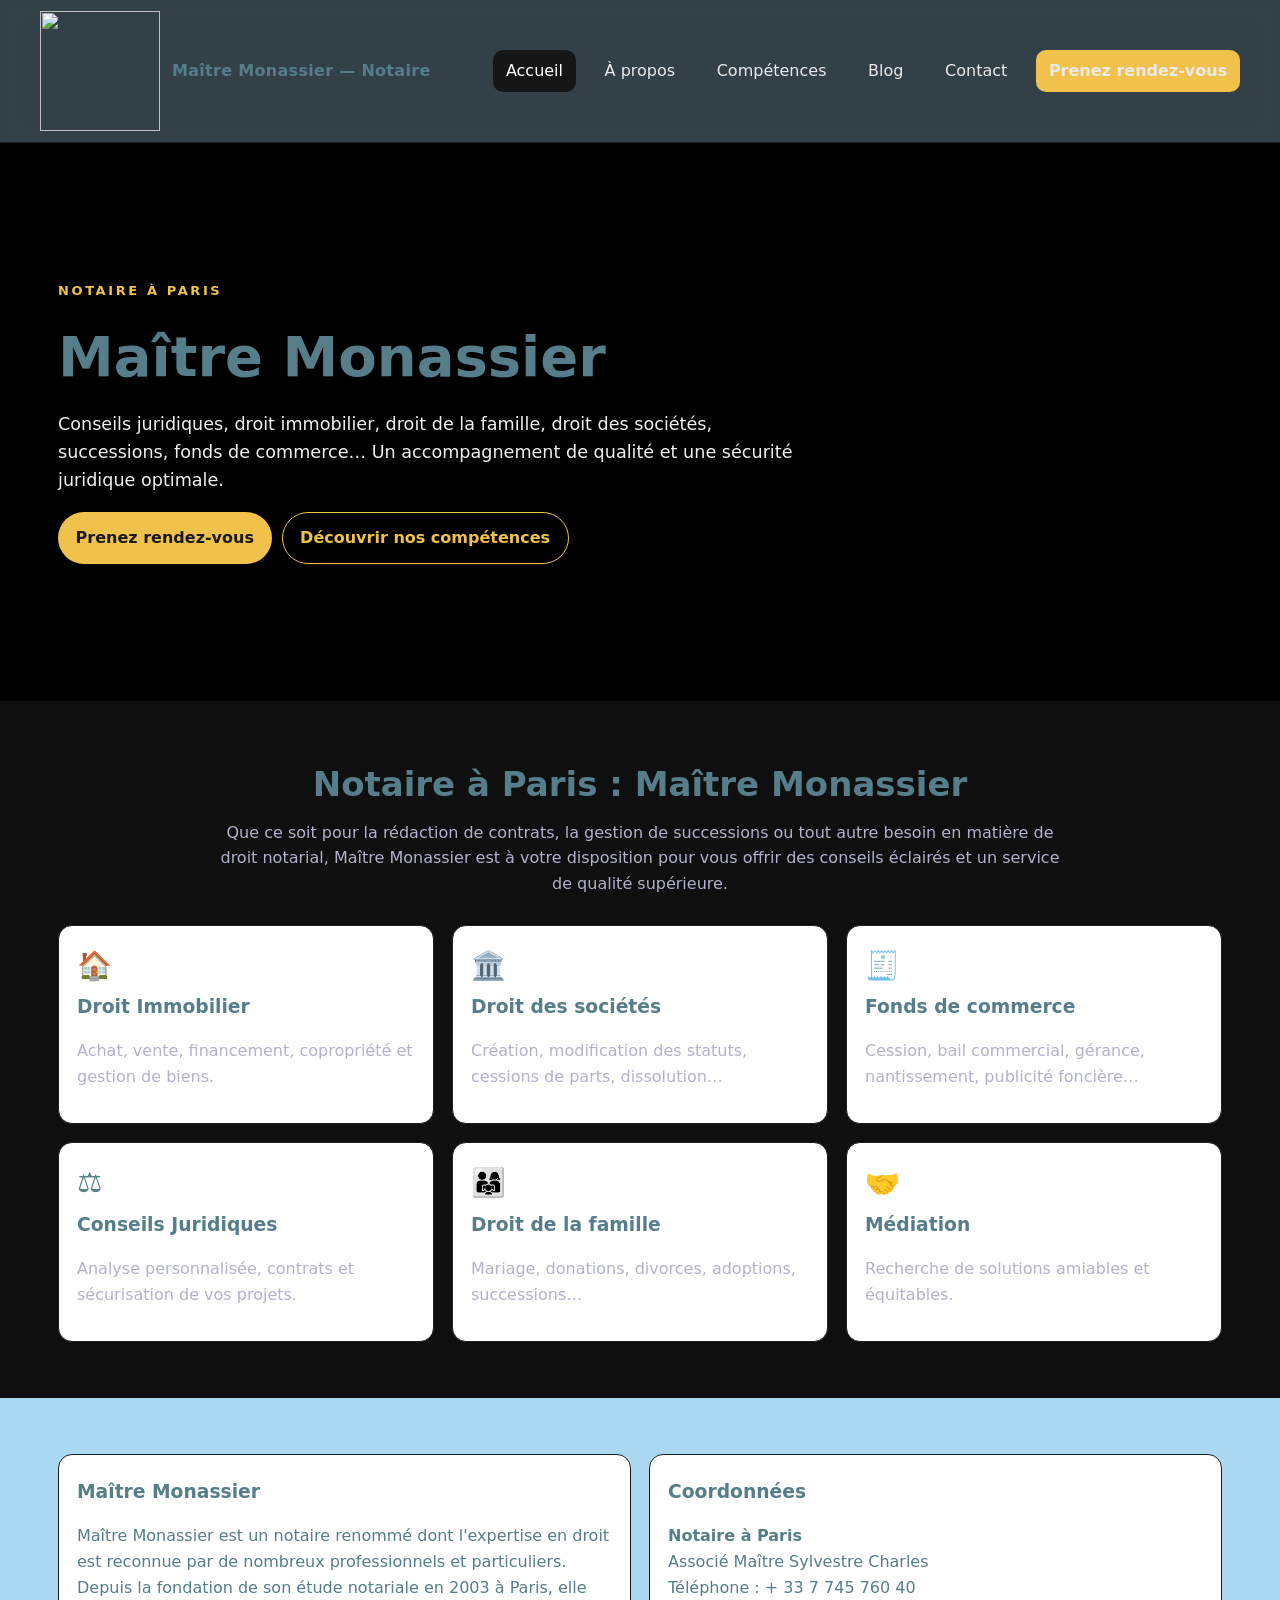
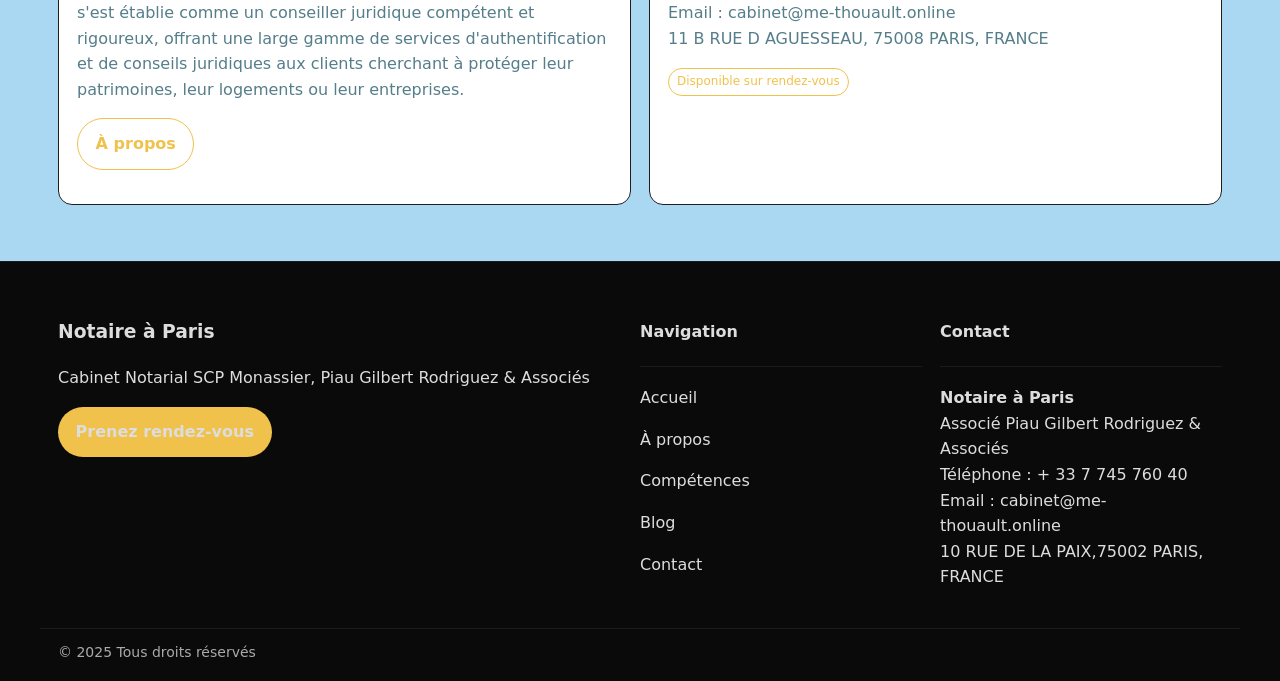
==== index.html @ a701d143 "Add files via upload" ====
<!DOCTYPE html>
<html lang="fr">
<head>
  <meta charset="utf-8"/>
  <meta name="viewport" content="width=device-width, initial-scale=1"/>
  <title>Notaire à Paris — Maître Monassier</title>
  <link rel="stylesheet" href="styles.css"/>
  <link rel="shortcut icon" href="https://encrypted-tbn0.gstatic.com/images?q=tbn:ANd9GcRtzm9_sJG1LfSTzvziaqiGv9pVJh_24LDR3A&s

" />
</head>
<body>
  
<header class="topbar">
  <div class="container nav">
    <div class="brand">
      <div class="brand"><img src=https://images.seeklogo.com/logo-png/27/2/notaire-de-fance-logo-png_seeklogo-273710.png height=120 width=120></div>
      <div class="brand__title">Maître Monassier — Notaire</div>
    </div>
    <nav class="menu">
      <a href="index.html">Accueil</a>
      <a href="about.html">À propos</a>
      <a href="competences.html">Compétences</a>
      <a href="blog.html">Blog</a>
      <a href="contact.html">Contact</a>
      <a class="btn" href="contact.html#rdv">Prenez rendez-vous</a>
    </nav>
  </div>
</header>

  <section class="hero">
    <div class="container hero__content">
      <div class="kicker">Notaire à Paris</div>
      <h1>Maître Monassier</h1>
      <p class="lead">Conseils juridiques, droit immobilier, droit de la famille, droit des sociétés, successions, fonds de commerce… Un accompagnement de qualité et une sécurité juridique optimale.</p>
      <div style="display:flex;gap:10px;flex-wrap:wrap">
        <a class="btn" href="contact.html#rdv">Prenez rendez-vous</a>
        <a class="btn outline" href="competences.html">Découvrir nos compétences</a>
      </div>
    </div>
  </section>

  <section class="section light">
    <div class="container">
      <h2>Notaire à Paris : Maître Monassier</h2>
      <p class="sub">Que ce soit pour la rédaction de contrats, la gestion de successions ou tout autre besoin en matière de droit notarial, Maître Monassier est à votre disposition pour vous offrir des conseils éclairés et un service de qualité supérieure.</p>
      <div class="grid cols-3">
        <div class="card">
          <div class="icon">🏠</div>
          <h3>Droit Immobilier</h3>
          <p class="muted">Achat, vente, financement, copropriété et gestion de biens.</p>
        </div>
        <div class="card">
          <div class="icon">🏛️</div>
          <h3>Droit des sociétés</h3>
          <p class="muted">Création, modification des statuts, cessions de parts, dissolution…</p>
        </div>
        <div class="card">
          <div class="icon">🧾</div>
          <h3>Fonds de commerce</h3>
          <p class="muted">Cession, bail commercial, gérance, nantissement, publicité foncière…</p>
        </div>
        <div class="card">
          <div class="icon">⚖️</div>
          <h3>Conseils Juridiques</h3>
          <p class="muted">Analyse personnalisée, contrats et sécurisation de vos projets.</p>
        </div>
        <div class="card">
          <div class="icon">👨‍👩‍👧</div>
          <h3>Droit de la famille</h3>
          <p class="muted">Mariage, donations, divorces, adoptions, successions…</p>
        </div>
        <div class="card">
          <div class="icon">🤝</div>
          <h3>Médiation</h3>
          <p class="muted">Recherche de solutions amiables et équitables.</p>
        </div>
      </div>
    </div>
  </section>

  <section class="section">
    <div class="container grid cols-2">
      <div class="card">
        <h3>Maître Monassier</h3>
        <p>Maître Monassier est un notaire renommé dont l'expertise en droit est reconnue par de nombreux professionnels et particuliers. Depuis la fondation de son étude notariale en 2003 à Paris, elle s'est établie comme un conseiller juridique compétent et rigoureux, offrant une large gamme de services d'authentification et de conseils juridiques aux clients cherchant à protéger leur patrimoines, leur logements ou leur entreprises.</p>
        <p><a class="btn outline" href="about.html">À propos</a></p>
      </div>
      <div class="card">
        <h3>Coordonnées</h3>
        <p><strong>Notaire à Paris</strong><br/>
        Associé Maître Sylvestre Charles<br/>
        Téléphone : + 33 7 745 760 40<br/>
        Email : cabinet@me-thouault.online<br/>
        11 B RUE D AGUESSEAU, 75008 PARIS, FRANCE</p>
        <p><span class="badge">Disponible sur rendez-vous</span></p>
      </div>
    </div>
  </section>

  
<footer class="footer">
  <div class="container cols">
    <div>
      <h3>Notaire à Paris</h3>
      <p>Cabinet Notarial SCP Monassier, Piau Gilbert Rodriguez & Associés</p>
      <div class="cta"><a class="btn" href="contact.html#rdv">Prenez rendez-vous</a></div>
    </div>
    <div>
      <h4>Navigation</h4>
      <div class="sep"></div>
      <p><a href="index.html">Accueil</a></p>
      <p><a href="about.html">À propos</a></p>
      <p><a href="competences.html">Compétences</a></p>
      <p><a href="blog.html">Blog</a></p>
      <p><a href="contact.html">Contact</a></p>
    </div>  
    <div>  
      <h4>Contact</h4>
      <div class="sep"></div>
     <p><strong>Notaire à Paris</strong><br/>
        Associé Piau Gilbert Rodriguez & Associés<br/>
        Téléphone : + 33 7 745 760 40<br/>
        Email : cabinet@me-thouault.online<br/>
        10 RUE DE LA PAIX,75002 PARIS, FRANCE</p>
    </div>
  </div>
  <div class="container copy">© 2025 Tous droits réservés</div>
</footer>
<script src="main.js"></script>

</body>
</html>
---- styles.css ----
/* ========== Theme ========== */
:root{
  --bg:#AAD8F2;
  --text:#557D8A;
  --muted:#B1B2CC;
  --gold:#f0c24b;
  --gold-2:#e3b33a;
  --card:#ffffff;
  --accent:#f0c24b;
  --max:1200px;
  --radius:14px;
  --shadow:3 12px 30px rgba(0,0,0,.35);
}
*{box-sizing:border-box}
html,body{margin:0;padding:0}
body{font-family:system-ui,-apple-system,Segoe UI,Roboto,Ubuntu,"Helvetica Neue",Arial,sans-serif;background:var(--bg);color:var(--text);line-height:1.6}
img{max-width:100%;display:block}
a{color:var(--text);text-decoration:none}
.container{max-width:var(--max);margin:0 auto;padding:0 18px}
.btn{display:inline-flex;align-items:center;gap:.6rem;background:var(--gold);color:#1a1a1a;padding:.75rem 1.1rem;border-radius:999px;font-weight:700;box-shadow:var(--shadow)}
.btn.outline{background:transparent;border:1px solid var(--gold);color:var(--gold)}
.btn:hover{filter:brightness(1.1)}
/* ========== Header ========== */
.topbar{position:sticky;top:0;z-index:60;background:rgba(0,0,0,.7);backdrop-filter:blur(8px);border-bottom:1px solid #1f1f1f}
.nav{display:flex;align-items:center;justify-content:space-between;gap:12px;padding:.7rem 0}
.brand{display:flex;align-items:center;gap:.75rem}
.brand__logo{width:44px;height:44px;border-radius:50%;display:grid;place-items:center;background:radial-gradient(95% 95% at 30% 30%, #ffe7a3 0%, var(--gold-2) 55%, #c99a19 100%);color:#111;font-weight:900;box-shadow:var(--shadow)}
.brand__title{font-weight:800;letter-spacing:.3px}
.menu{display:flex;gap:1rem;flex-wrap:wrap}
.menu a{padding:.5rem .8rem;border-radius:10px;color:#eaeaea}
.menu a.active,.menu a:hover{background:#161616;color:#fff}
/* ========== Hero ========== */
.hero{position:relative;isolation:isolate;min-height:62vh;display:grid;place-items:center;background:#000;overflow:hidden}
.hero::before{content:\"\";position:absolute;inset:0;background:url('./assets/hero-marrakech.png') center/cover no-repeat;opacity:.6;filter:saturate(.9) contrast(1.05)}
.hero__content{position:relative;z-index:1;text-align:left;width:100%}
.hero h1{font-size:clamp(32px,5vw,56px);margin:0 0 8px}
.hero p{max-width:760px;margin:0 0 18px;color:#efefef}
.hero .kicker{color:var(--gold);font-weight:800;text-transform:uppercase;letter-spacing:.2em;font-size:13px;margin-bottom:10px}
/* ========== Sections ========== */
.section{padding:56px 0;background:var(--bg)}
.section.light{background:#0f0f0f}
.section h2{font-size:clamp(26px,3.6vw,34px);margin:0 0 8px;text-align:center}
.section .sub{color:var(--muted);text-align:center;margin:0 auto 28px;max-width:850px}
.grid{display:grid;gap:18px}
.grid.cols-3{grid-template-columns:repeat(3,1fr)}
.grid.cols-2{grid-template-columns:repeat(2,1fr)}
@media (max-width: 960px){.grid.cols-3{grid-template-columns:1fr}.grid.cols-2{grid-template-columns:1fr}}
.card{background:var(--card);border-radius:var(--radius);padding:18px;box-shadow:var(--shadow);border:1px solid #1e1e1e}
.card h3{margin:4px 0 6px}
.icon{font-size:28px}
/* ========== Footer ========== */
.footer{background:#0a0a0a;border-top:1px solid #1b1b1b;padding:36px 0 18px;color:#ddd}
.footer .cols{display:grid;gap:18px;grid-template-columns:2fr 1fr 1fr}
.footer a{color:#ddd}
.footer .cta{margin-top:12px}
.copy{border-top:1px solid #1b1b1b;margin-top:22px;padding-top:12px;color:#aaa;font-size:14px}
@media (max-width: 900px){.footer .cols{grid-template-columns:1fr}}
/* ========== Utilities ========== */
.muted{color:var(--muted)}
.center{text-align:center}
.sep{height:1px;background:#1b1b1b;margin:18px 0}
.lead{font-size:1.1rem;color:#eaeaea}
/* Table for competencies details */
.table{width:100%;border-collapse:collapse}
.table th,.table td{padding:10px 12px;border-bottom:1px solid #1b1b1b;text-align:left;vertical-align:top}
.badge{display:inline-block;padding:.2rem .5rem;border:1px solid var(--gold);color:var(--gold);border-radius:999px;font-size:12px}
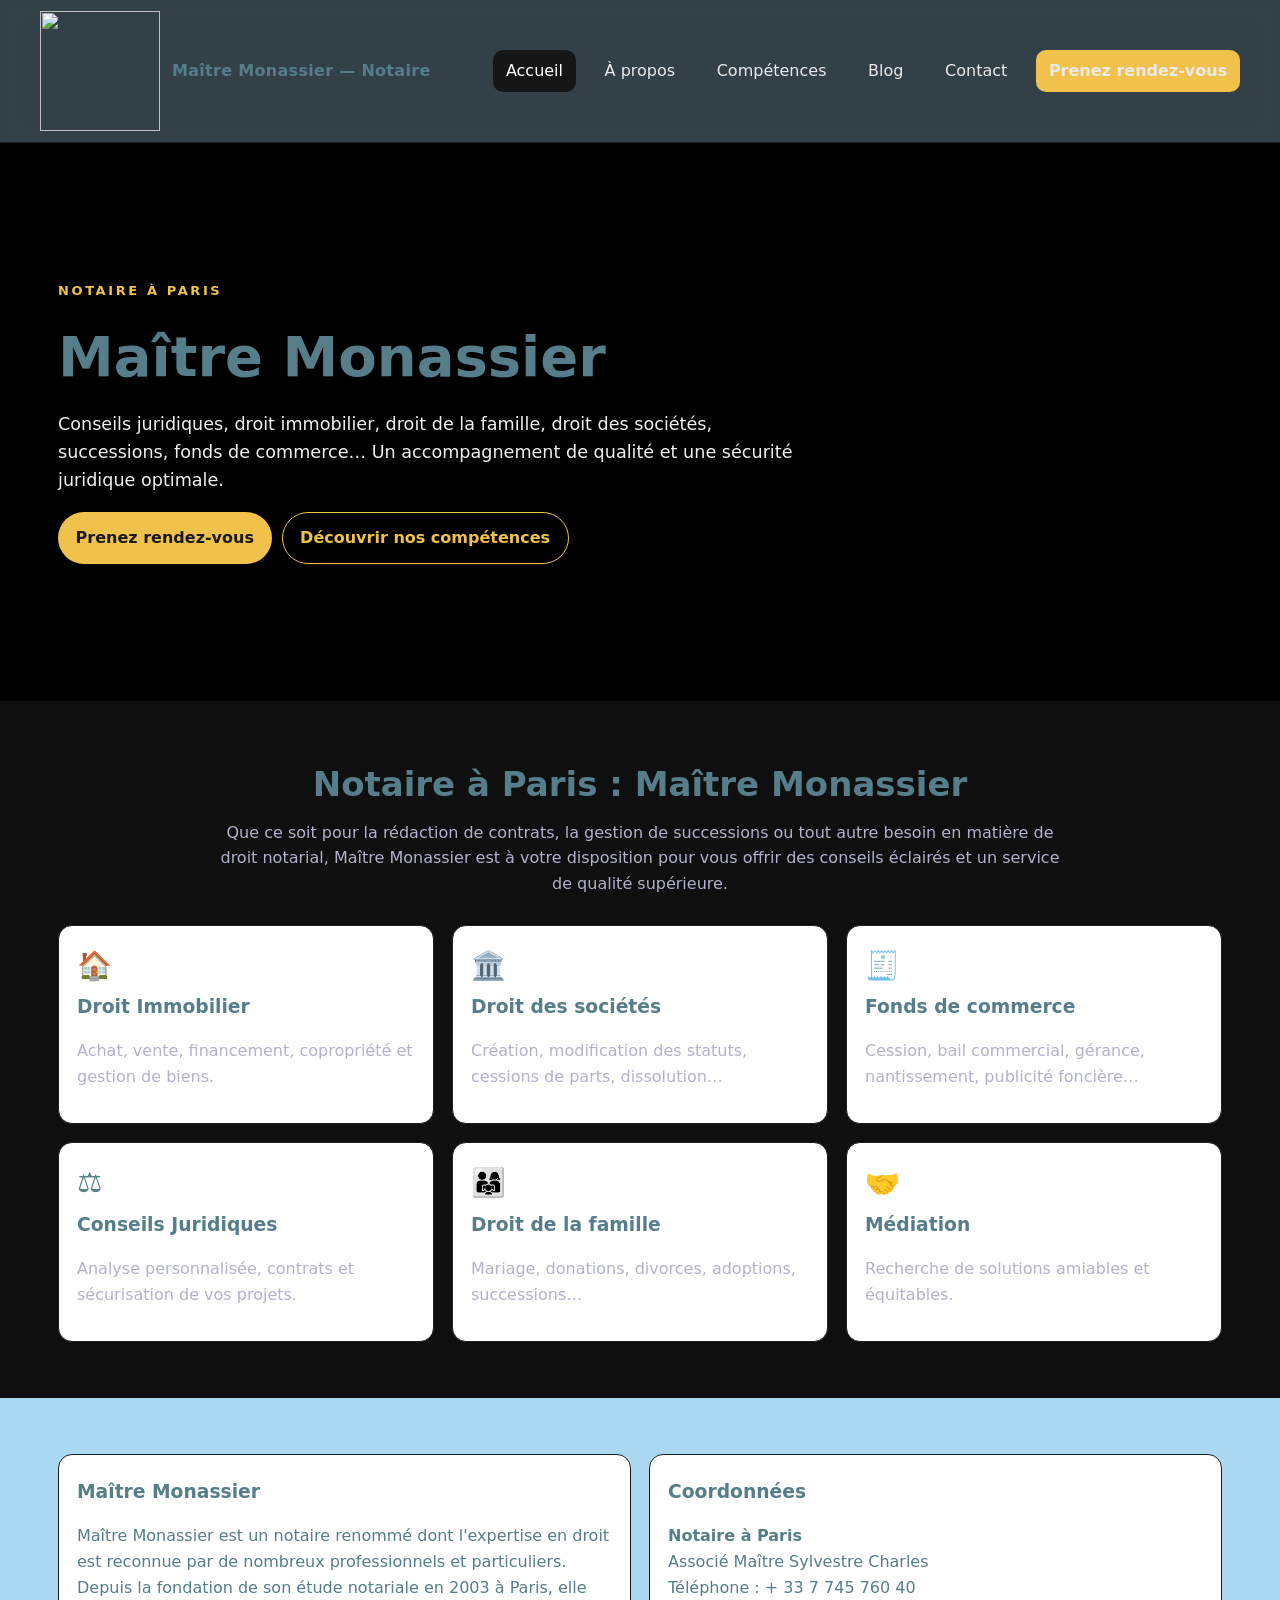
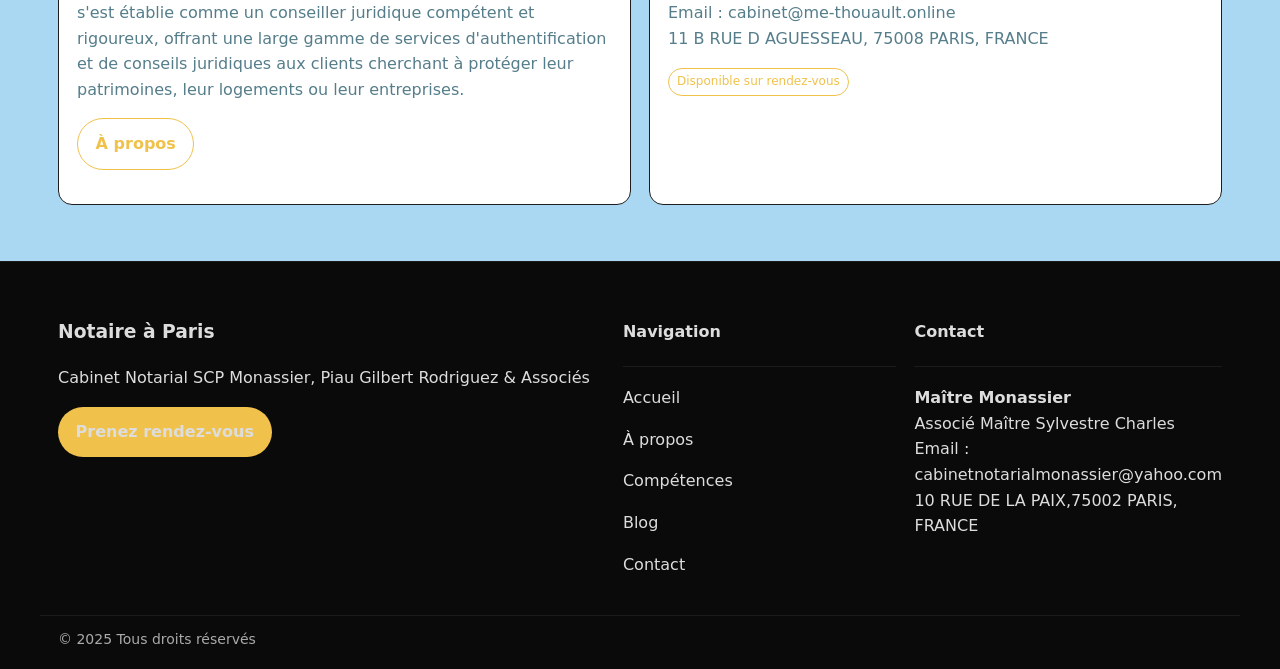
==== commit 3872443e: "Add files via upload" ====
--- a/index.html
+++ b/index.html
@@ -118,10 +118,10 @@
     <div>  
       <h4>Contact</h4>
       <div class="sep"></div>
-     <p><strong>Notaire à Paris</strong><br/>
-        Associé Piau Gilbert Rodriguez & Associés<br/>
-        Téléphone : + 33 7 745 760 40<br/>
-        Email : cabinet@me-thouault.online<br/>
+       <p><strong>Maître Monassier</strong><br/>
+          Associé Maître Sylvestre Charles<br/>
+          
+          Email : cabinetnotarialmonassier@yahoo.com<br/>
         10 RUE DE LA PAIX,75002 PARIS, FRANCE</p>
     </div>
   </div>
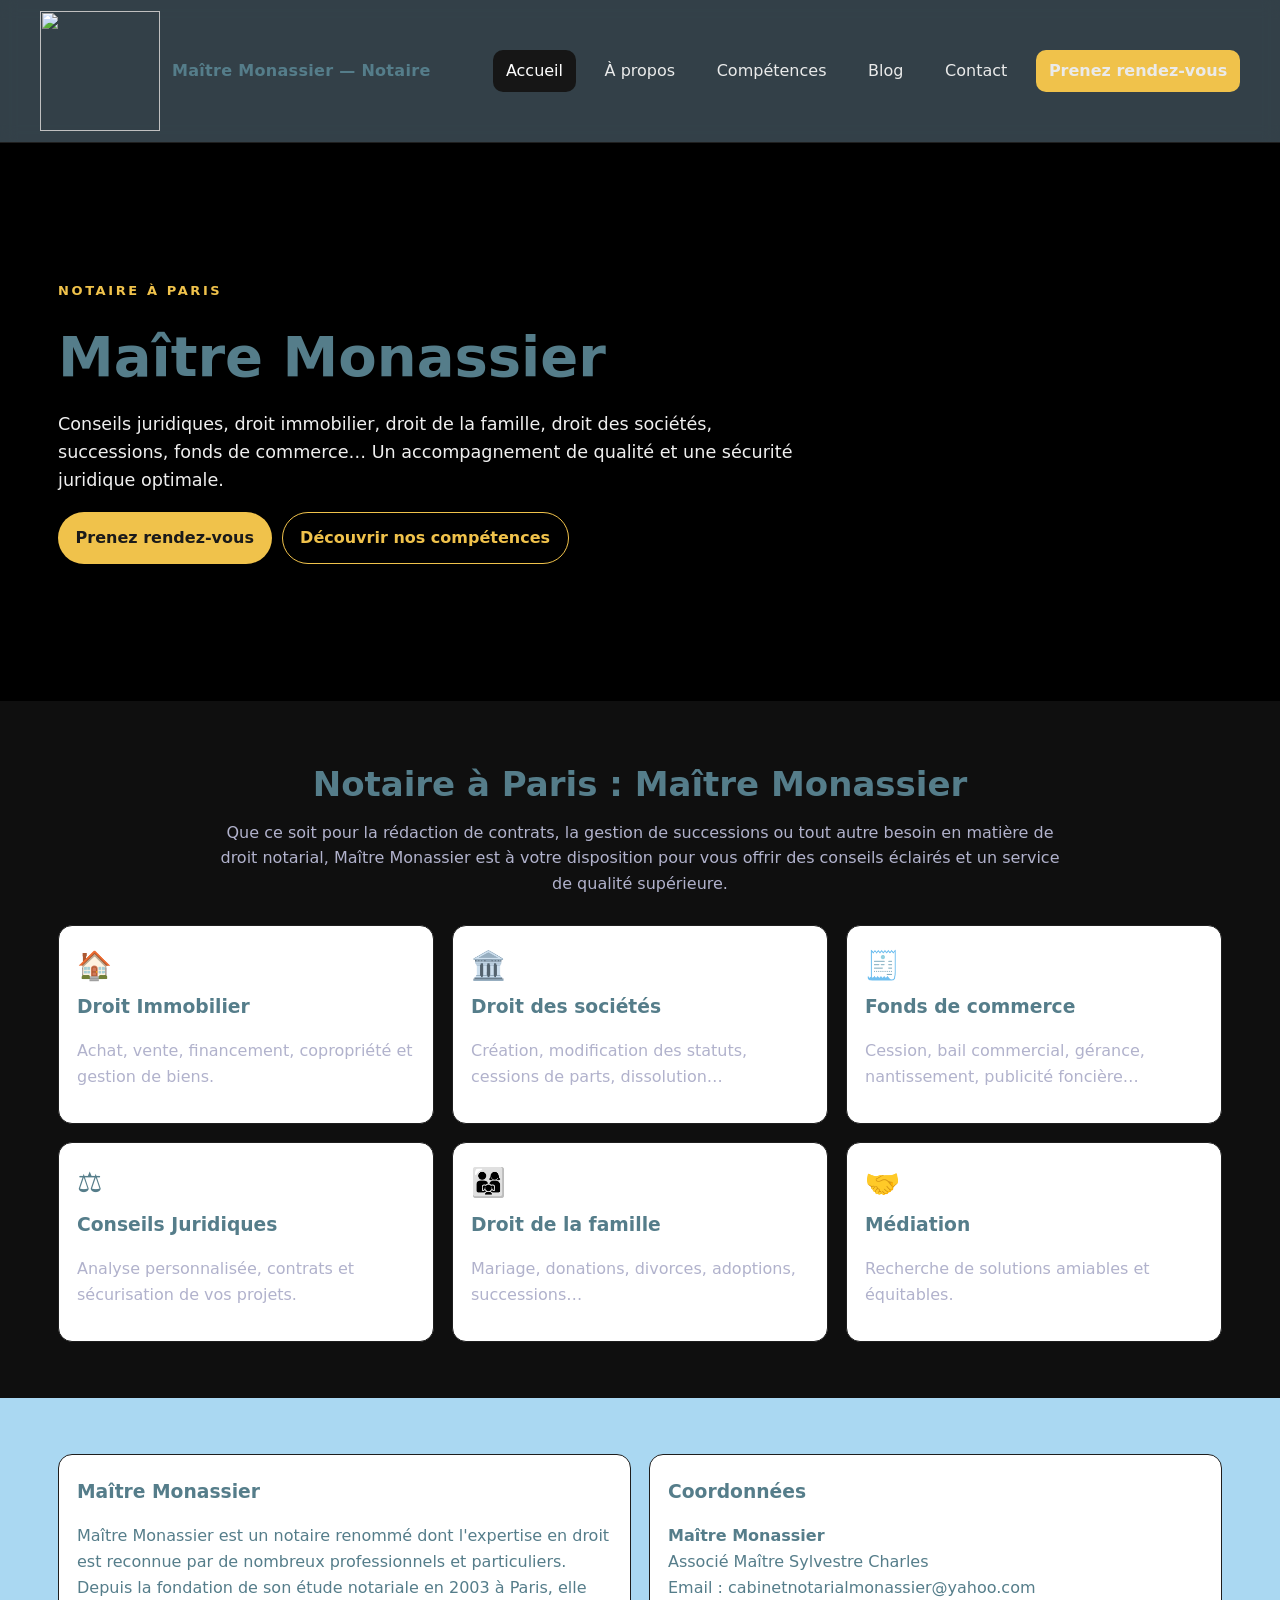
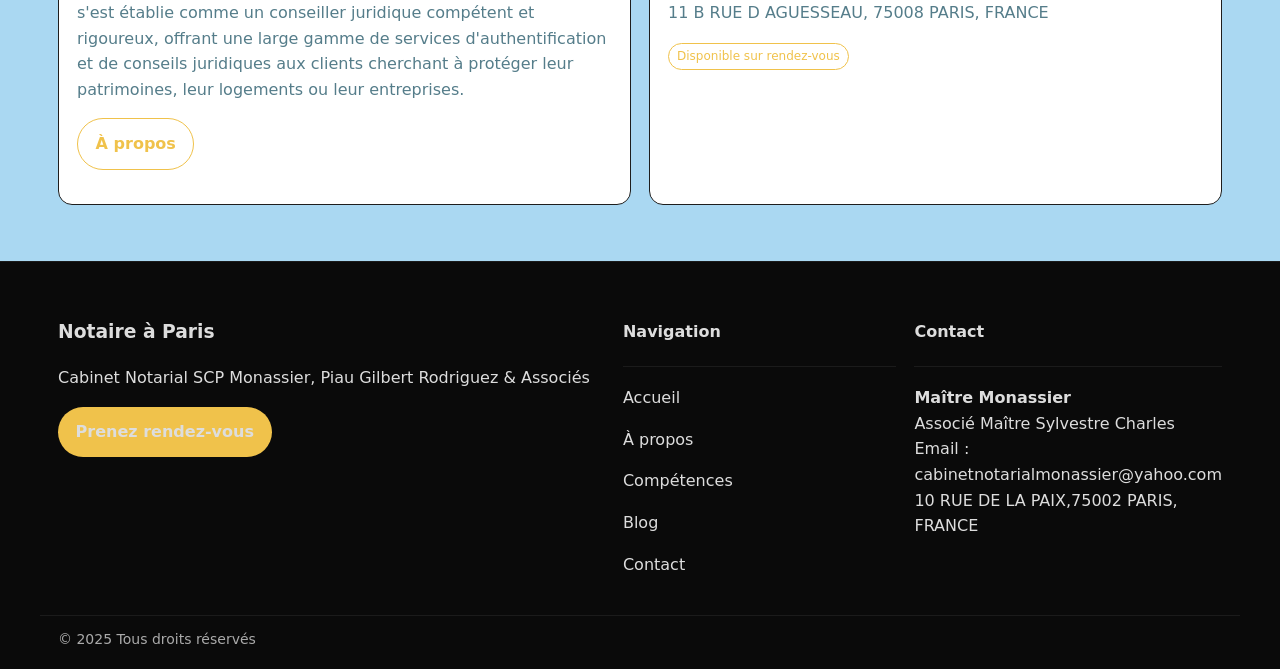
==== commit e9e50f9e: "Add files via upload" ====
--- a/index.html
+++ b/index.html
@@ -88,10 +88,10 @@
       </div>
       <div class="card">
         <h3>Coordonnées</h3>
-        <p><strong>Notaire à Paris</strong><br/>
-        Associé Maître Sylvestre Charles<br/>
-        Téléphone : + 33 7 745 760 40<br/>
-        Email : cabinet@me-thouault.online<br/>
+        <p><strong>Maître Monassier</strong><br/>
+          Associé Maître Sylvestre Charles<br/>
+          
+          Email : cabinetnotarialmonassier@yahoo.com<br/>
         11 B RUE D AGUESSEAU, 75008 PARIS, FRANCE</p>
         <p><span class="badge">Disponible sur rendez-vous</span></p>
       </div>
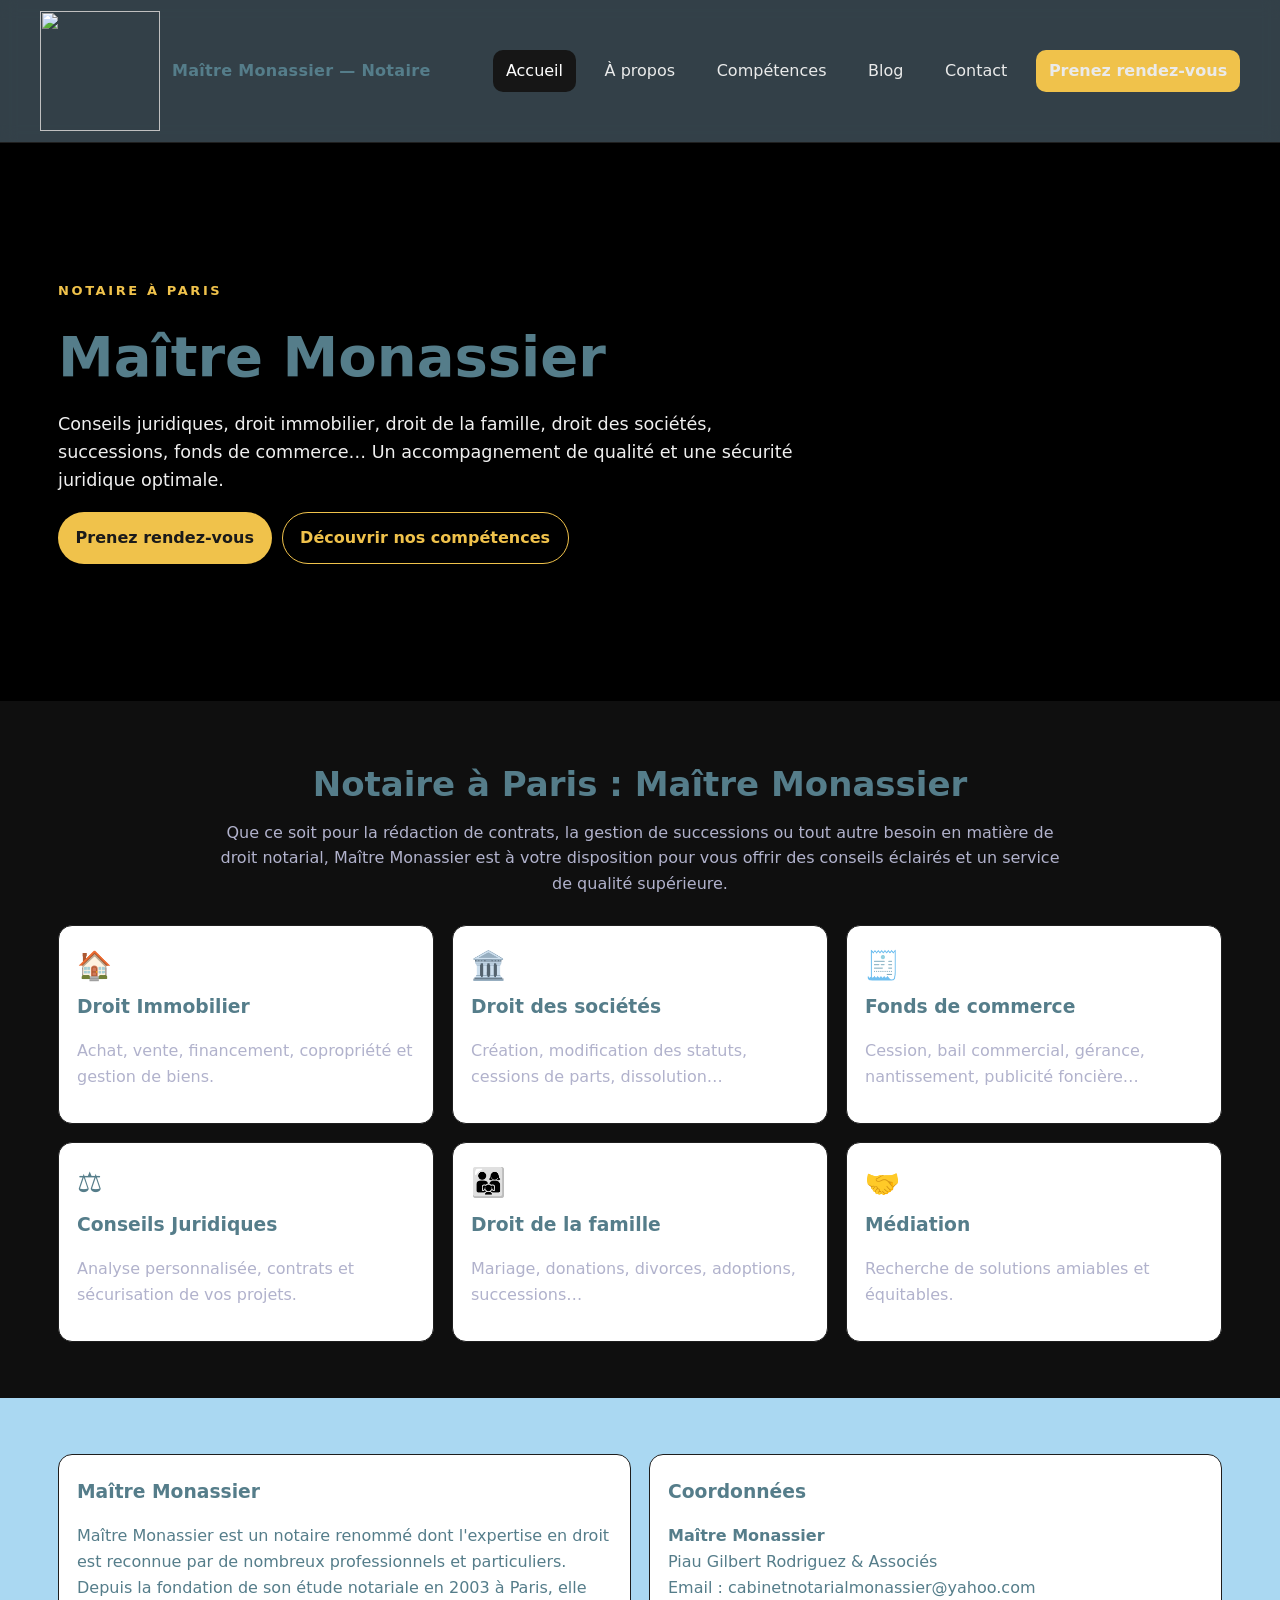
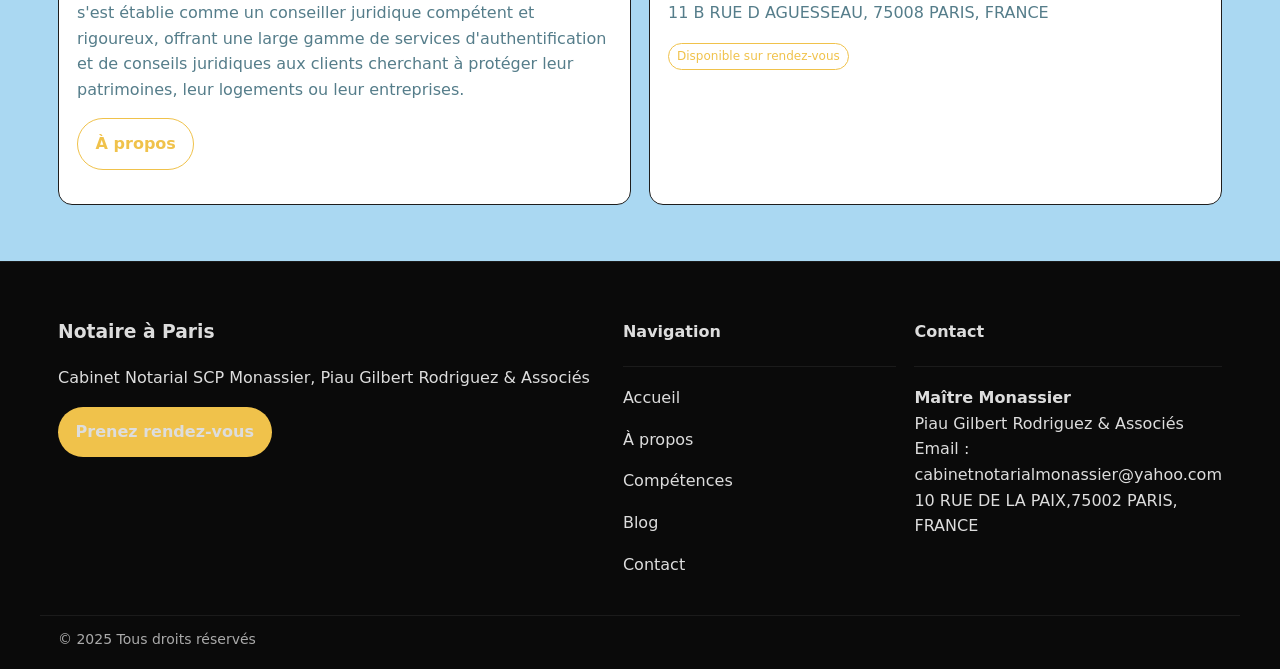
==== commit f5feccc1: "Add files via upload" ====
--- a/index.html
+++ b/index.html
@@ -89,7 +89,7 @@
       <div class="card">
         <h3>Coordonnées</h3>
         <p><strong>Maître Monassier</strong><br/>
-          Associé Maître Sylvestre Charles<br/>
+          Piau Gilbert Rodriguez & Associés<br/>
           
           Email : cabinetnotarialmonassier@yahoo.com<br/>
         11 B RUE D AGUESSEAU, 75008 PARIS, FRANCE</p>
@@ -119,7 +119,7 @@
       <h4>Contact</h4>
       <div class="sep"></div>
        <p><strong>Maître Monassier</strong><br/>
-          Associé Maître Sylvestre Charles<br/>
+          Piau Gilbert Rodriguez & Associés<br/>
           
           Email : cabinetnotarialmonassier@yahoo.com<br/>
         10 RUE DE LA PAIX,75002 PARIS, FRANCE</p>
